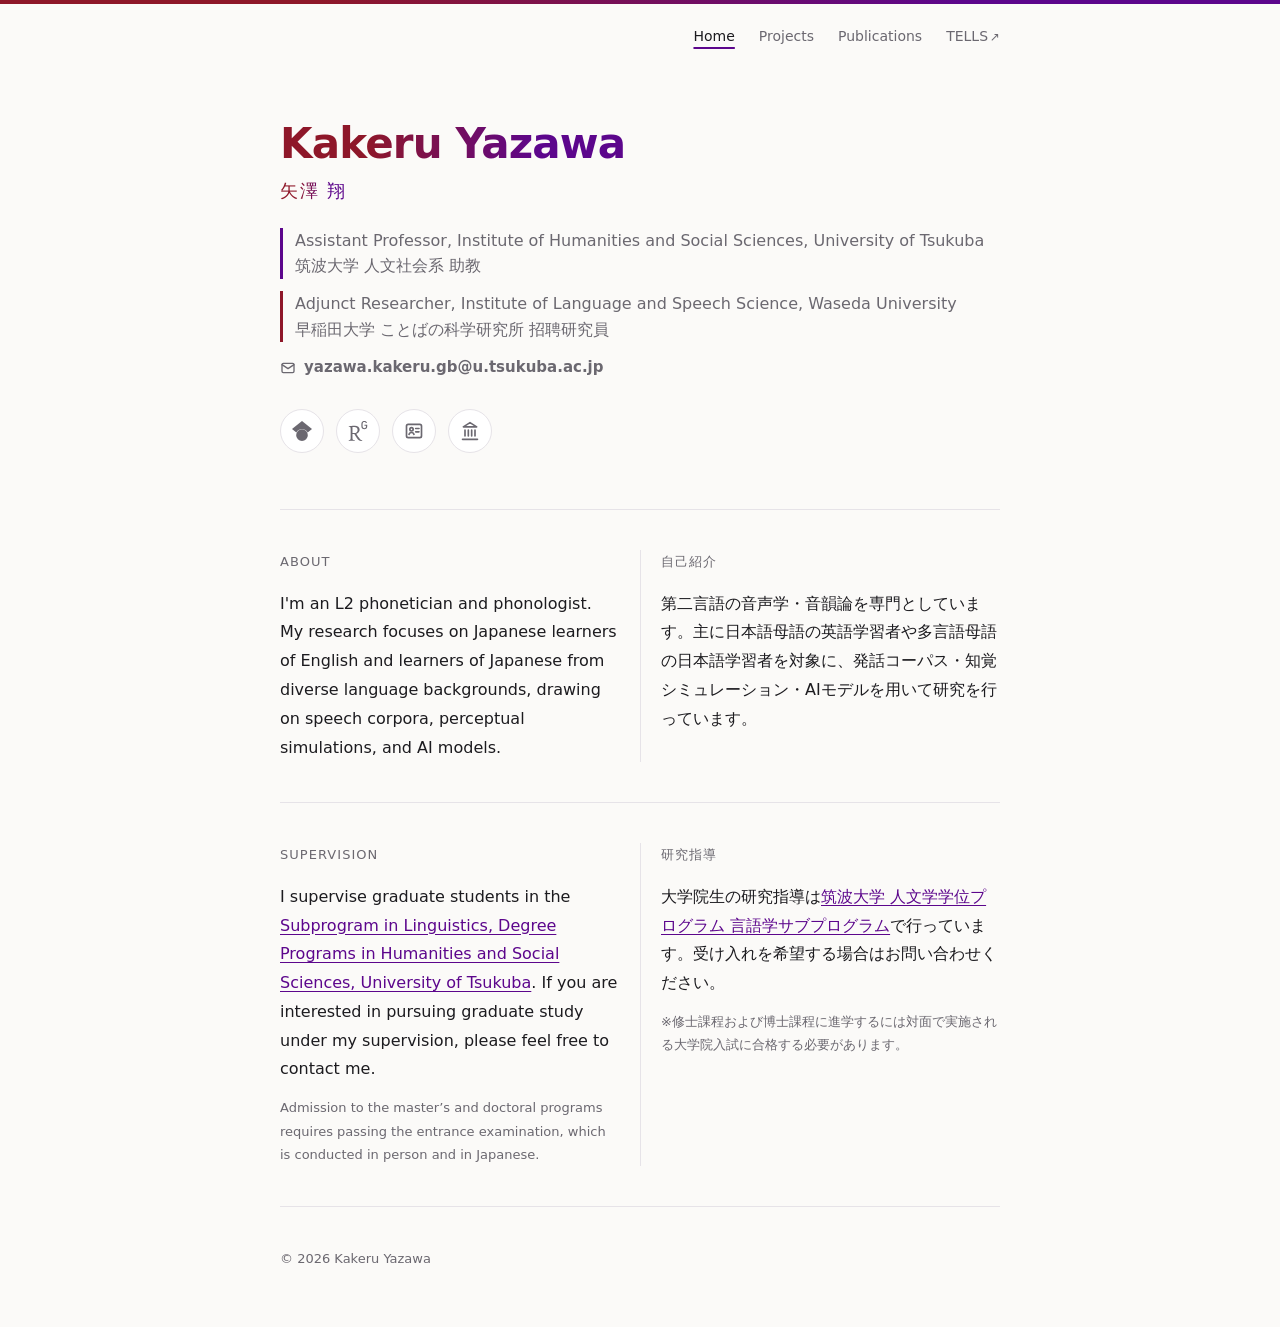
==== index.html @ 35a8e635 "SEO: sitemap.xml, robots.txt, canonical URLs, Open Graph and Person structured data Co-Authored-By: " ====
<!DOCTYPE html>
<html lang="ja">
<head>
<meta charset="UTF-8">
<meta name="viewport" content="width=device-width, initial-scale=1.0">
<!-- Google Analytics -->
<script async src="https://www.googletagmanager.com/gtag/js?id=G-76KZ6L3GGK"></script>
<script>
  window.dataLayer = window.dataLayer || [];
  function gtag(){dataLayer.push(arguments);}
  gtag('js', new Date());
  gtag('config', 'G-76KZ6L3GGK');
</script>
<title>Kakeru Yazawa</title>
<meta name="description" content="Kakeru Yazawa（矢澤 翔）— Assistant Professor, University of Tsukuba. 筑波大学 人文社会系 助教。第二言語の音声習得を研究しています。">
<link rel="canonical" href="https://kakeru-yazawa.github.io/">
<meta property="og:type" content="website">
<meta property="og:site_name" content="Kakeru Yazawa">
<meta property="og:title" content="Kakeru Yazawa">
<meta property="og:description" content="Kakeru Yazawa（矢澤 翔）— Assistant Professor, University of Tsukuba. 筑波大学 人文社会系 助教。第二言語の音声習得を研究しています。">
<meta property="og:url" content="https://kakeru-yazawa.github.io/">
<meta property="og:locale" content="ja_JP">
<meta name="twitter:card" content="summary">
<script type="application/ld+json">
{
  "@context": "https://schema.org",
  "@type": "Person",
  "name": "Kakeru Yazawa",
  "alternateName": "矢澤 翔",
  "url": "https://kakeru-yazawa.github.io/",
  "jobTitle": "Assistant Professor",
  "affiliation": [
    {
      "@type": "CollegeOrUniversity",
      "name": "University of Tsukuba",
      "alternateName": "筑波大学"
    },
    {
      "@type": "Organization",
      "name": "Institute of Language and Speech Science, Waseda University",
      "alternateName": "早稲田大学 ことばの科学研究所"
    }
  ],
  "knowsAbout": [
    "second language speech",
    "phonetics",
    "phonology",
    "speech corpora",
    "speech perception"
  ],
  "sameAs": [
    "https://scholar.google.com/citations?user=lG83zm0AAAAJ",
    "https://www.researchgate.net/profile/Kakeru-Yazawa",
    "https://researchmap.jp/kakeruyazawa",
    "https://trios.tsukuba.ac.jp/researcher/0000004554"
  ]
}
</script>
<link rel="icon" href="icons/favicon.svg" type="image/svg+xml">
<link rel="apple-touch-icon" href="icons/favicon.png">
<link rel="stylesheet" href="style.css">
</head>
<body>
<main class="page">
<nav class="site-nav">
  <ul>
    <li><a href="./" aria-current="page">Home</a></li>
    <li><a href="projects.html">Projects</a></li>
    <li><a href="publications.html">Publications</a></li>
    <li><a href="https://sites.google.com/view/jinsya-tells" target="_blank" rel="noopener" title="TELLS: Tsukuba Empirical Linguistics and Language Sciences（筑波実証言語研究グループ）">TELLS<span class="ext" aria-hidden="true">↗</span></a></li>
  </ul>
</nav>

  <header class="hero">
    <h1 lang="en">Kakeru Yazawa</h1>
    <p class="name-ja">矢澤 翔</p>
    <p class="affiliation affiliation-tsukuba">
      <span lang="en">Assistant Professor, Institute of Humanities and Social Sciences, University of Tsukuba</span>
      <span>筑波大学 人文社会系 助教</span>
    </p>
    <p class="affiliation affiliation-waseda">
      <span lang="en">Adjunct Researcher, Institute of Language and Speech Science, Waseda University</span>
      <span>早稲田大学 ことばの科学研究所 招聘研究員</span>
    </p>
    <p class="contact">
      <svg viewBox="0 0 24 24" aria-hidden="true"><rect x="3" y="5" width="18" height="14" rx="2"/><path d="m3 7 9 6 9-6"/></svg>
      <span class="email">yazawa.kakeru.gb [at] u.tsukuba.ac.jp</span>
    </p>
    <div class="actions">
      <ul class="socials">
        <li>
          <a class="social social-scholar" href="https://scholar.google.com/citations?user=lG83zm0AAAAJ" aria-label="Google Scholar" title="Google Scholar">
            <svg viewBox="0 0 24 24" aria-hidden="true"><path d="M5.242 13.769L0 9.5 12 0l12 9.5-5.242 4.269C17.548 11.249 14.978 9.5 12 9.5c-2.977 0-5.548 1.748-6.758 4.269zM12 10a7 7 0 1 0 0 14 7 7 0 0 0 0-14z"/></svg>
          </a>
        </li>
        <li>
          <a class="social social-researchgate" href="https://www.researchgate.net/profile/Kakeru-Yazawa" aria-label="ResearchGate" title="ResearchGate">
            <svg viewBox="0 0 24 24" aria-hidden="true"><path d="M19.586 0c-.818 0-1.508.19-2.073.565-.563.377-.97.936-1.213 1.68a3.193 3.193 0 0 0-.112.437 8.365 8.365 0 0 0-.078.53 9 9 0 0 0-.05.727c-.01.282-.013.621-.013 1.016a31.121 31.123 0 0 0 .014 1.017 9 9 0 0 0 .05.727 7.946 7.946 0 0 0 .077.53h-.005a3.334 3.334 0 0 0 .113.438c.245.743.65 1.303 1.214 1.68.565.376 1.256.564 2.075.564.8 0 1.536-.213 2.105-.603.57-.39.94-.916 1.175-1.65.076-.235.135-.558.177-.93a10.9 10.9 0 0 0 .043-1.207v-.82c0-.095-.047-.142-.14-.142h-3.064c-.094 0-.14.047-.14.141v.956c0 .094.046.14.14.14h1.666c.056 0 .084.03.084.086 0 .36 0 .62-.036.865-.038.244-.1.447-.147.606-.108.385-.348.664-.638.876-.29.212-.738.35-1.227.35-.545 0-.901-.15-1.21-.353-.306-.203-.517-.454-.67-.915a3.136 3.136 0 0 1-.147-.762 17.366 17.367 0 0 1-.034-.656c-.01-.26-.014-.572-.014-.939a26.401 26.403 0 0 1 .014-.938 15.821 15.822 0 0 1 .035-.656 3.19 3.19 0 0 1 .148-.76 1.89 1.89 0 0 1 .742-1.01c.344-.244.593-.352 1.137-.352.508 0 .815.096 1.144.303.33.207.528.492.764.925.047.094.111.118.198.07l1.044-.43c.075-.048.09-.115.042-.199a3.549 3.549 0 0 0-.466-.742 3 3 0 0 0-.679-.607 3.313 3.313 0 0 0-.903-.41A4.068 4.068 0 0 0 19.586 0zM8.217 5.836c-1.69 0-3.036.086-4.297.086-1.146 0-2.291 0-3.007-.029v.831l1.088.2c.744.144 1.174.488 1.174 2.264v11.288c0 1.777-.43 2.12-1.174 2.263l-1.088.2v.832c.773-.029 2.12-.086 3.465-.086 1.29 0 2.951.057 3.667.086v-.831l-1.49-.2c-.773-.115-1.174-.487-1.174-2.264v-4.784c.688.057 1.29.057 2.206.057 1.748 3.123 3.41 5.472 4.355 6.56.86 1.032 2.177 1.691 3.839 1.691.487 0 1.003-.086 1.318-.23v-.744c-1.031 0-2.063-.716-2.808-1.518-1.26-1.376-2.95-3.582-4.355-6.074 2.32-.545 4.04-2.722 4.04-4.9 0-3.208-2.492-4.698-5.758-4.698zm-.515 1.29c2.406 0 3.839 1.26 3.839 3.552 0 2.263-1.547 3.782-4.097 3.782-.974 0-1.404-.03-2.063-.086v-7.19c.66-.059 1.547-.059 2.32-.059z"/></svg>
          </a>
        </li>
        <li>
          <a class="social social-researchmap" href="https://researchmap.jp/kakeruyazawa" aria-label="researchmap" title="researchmap">
            <svg class="stroke" viewBox="0 0 24 24" aria-hidden="true"><rect x="3" y="4" width="18" height="16" rx="2"/><circle cx="9" cy="10" r="2"/><path d="M6 16c.6-1.5 1.7-2.2 3-2.2s2.4.7 3 2.2M14 9h4M14 13h4"/></svg>
          </a>
        </li>
        <li>
          <a class="social social-trios" href="https://trios.tsukuba.ac.jp/researcher/0000004554" aria-label="TRIOS（筑波大学研究者総覧）" title="TRIOS（筑波大学研究者総覧）">
            <svg class="stroke" viewBox="0 0 24 24" aria-hidden="true"><path d="M3 22h18M6 18v-7M10 18v-7M14 18v-7M18 18v-7M12 2l8 5H4z"/></svg>
          </a>
        </li>
      </ul>
    </div>
  </header>

  <section class="section bilingual">
    <div lang="en">
      <h2>About</h2>
      <p>I'm an L2 phonetician and phonologist. My research focuses on Japanese learners of English and learners of Japanese from diverse language backgrounds, drawing on speech corpora, perceptual simulations, and AI models.</p>
    </div>
    <div>
      <h2>自己紹介</h2>
      <p>第二言語の音声学・音韻論を専門としています。主に日本語母語の英語学習者や多言語母語の日本語学習者を対象に、発話コーパス・知覚シミュレーション・AIモデルを用いて研究を行っています。</p>
    </div>
  </section>

  <section class="section bilingual">
    <div lang="en">
      <h2>Supervision</h2>
      <p>I supervise graduate students in the <a href="https://linguistics.hass.tsukuba.ac.jp/">Subprogram in Linguistics, Degree Programs in Humanities and Social Sciences, University of Tsukuba</a>. If you are interested in pursuing graduate study under my supervision, please feel free to contact me.</p>
      <p class="note">Admission to the master&rsquo;s and doctoral programs requires passing the entrance examination, which is conducted in person and in Japanese.</p>
    </div>
    <div>
      <h2>研究指導</h2>
      <p>大学院生の研究指導は<a href="https://linguistics.hass.tsukuba.ac.jp/">筑波大学 人文学学位プログラム 言語学サブプログラム</a>で行っています。受け入れを希望する場合はお問い合わせください。</p>
      <p class="note">※修士課程および博士課程に進学するには対面で実施される大学院入試に合格する必要があります。</p>
    </div>
  </section>

  <footer class="footer">&copy; 2026 Kakeru Yazawa</footer>
</main>
<script>
  // Build the email address at display time (so the HTML never contains a raw address with @)
  document.querySelectorAll(".email").forEach(function (el) {
    var address = ["yazawa.kakeru.gb", "u.tsukuba.ac.jp"].join("@");
    el.textContent = address;
  });
</script>
</body>
</html>
---- style.css ----
:root {
  /* Tsukuba purple and Waseda crimson; single-color accents (links etc.) use Tsukuba purple */
  --tsukuba: #5c068c;
  --waseda: #8e1729;
  --accent: var(--tsukuba);
  /* Gradient for the name and the top line */
  --gradient: linear-gradient(90deg, var(--waseda) 25%, var(--tsukuba) 75%);

  --bg: #fbfaf8;
  --surface: #ffffff;
  --text: #1c1b1f;
  --muted: #6b6870;
  --border: #e6e3e8;
}

*,
*::before,
*::after {
  box-sizing: border-box;
}

html {
  -webkit-text-size-adjust: 100%;
}

body {
  margin: 0;
  background: var(--bg);
  color: var(--text);
  font-family: system-ui, -apple-system, "Segoe UI", "Hiragino Sans", "Hiragino Kaku Gothic ProN", "Yu Gothic UI", "Yu Gothic", Meiryo, sans-serif;
  font-size: 16px;
  line-height: 1.8;
  -webkit-font-smoothing: antialiased;
}

/* Thin line at the very top of the page */
body::before {
  content: "";
  display: block;
  height: 4px;
  background: var(--gradient);
}

.page {
  max-width: 760px;
  margin: 0 auto;
  padding: 0 20px;
}

/* ---------- Nav ---------- */

.site-nav {
  display: flex;
  align-items: center;
  justify-content: flex-end;
  padding: 20px 0 0;
  font-size: 14px;
}

.site-nav a {
  white-space: nowrap;
  color: var(--muted);
  text-decoration: none;
  text-underline-offset: 6px;
  text-decoration-thickness: 2px;
}

.site-nav a:hover,
.site-nav a:focus-visible {
  color: var(--accent);
}


.site-nav ul {
  display: flex;
  flex-wrap: wrap;
  justify-content: flex-end;
  gap: 4px 24px;
  margin: 0;
  padding: 0;
  list-style: none;
}

/* Arrow for links that open another site */
.site-nav .ext {
  margin-left: 2px;
  font-size: 0.85em;
}

.site-nav a[aria-current="page"] {
  color: var(--text);
  text-decoration-line: underline;
  text-decoration-color: var(--accent);
}

/* ---------- Hero ---------- */

.hero {
  padding: 72px 0 56px;
}

h1 {
  width: fit-content;
  margin: 0;
  background: var(--gradient);
  -webkit-background-clip: text;
  background-clip: text;
  color: transparent;
  font-size: clamp(32px, 7vw, 42px);
  font-weight: 700;
  line-height: 1.1;
  letter-spacing: -0.02em;
}

.name-ja {
  width: fit-content;
  margin: 8px 0 0;
  background: var(--gradient);
  -webkit-background-clip: text;
  background-clip: text;
  color: transparent;
  font-size: 18px;
  font-weight: 500;
  letter-spacing: 0.1em;
}

/* Line to the left of each affiliation: Tsukuba purple, Waseda crimson */
.affiliation {
  display: flex;
  flex-direction: column;
  margin: 20px 0 0;
  padding-left: 12px;
  border-left: 3px solid var(--border);
  color: var(--muted);
  line-height: 1.6;
}

.affiliation-tsukuba {
  border-left-color: var(--tsukuba);
}

.affiliation-waseda {
  margin-top: 12px;
  border-left-color: var(--waseda);
}

/* ---------- Sections ---------- */

.section {
  padding: 40px 0;
  border-top: 1px solid var(--border);
}

h2 {
  margin: 0 0 16px;
  color: var(--muted);
  font-size: 13px;
  font-weight: 500;
  letter-spacing: 0.08em;
  text-transform: uppercase;
}

.section p {
  margin: 0;
}

.section a {
  color: var(--accent);
  text-underline-offset: 3px;
}

.section .note {
  margin-top: 12px;
  color: var(--muted);
  font-size: 13px;
}

/* English and Japanese side by side on desktop, stacked on mobile */
.bilingual {
  display: grid;
  grid-template-columns: 1fr 1fr;
  gap: 40px;
}

.bilingual > div + div {
  padding-left: 20px;
  margin-left: -20px;
  border-left: 1px solid var(--border);
}

.contact {
  display: flex;
  align-items: center;
  gap: 8px;
  margin: 12px 0 0;
  font-size: 15px;
}

.contact svg {
  flex: none;
  width: 16px;
  height: 16px;
  fill: none;
  stroke: var(--muted);
  stroke-width: 2;
  stroke-linecap: round;
  stroke-linejoin: round;
}

.contact .email {
  color: var(--muted);
  font-weight: 600;
}

/* ---------- Socials ---------- */

.actions {
  display: flex;
  flex-wrap: wrap;
  align-items: center;
  gap: 16px 20px;
  margin: 28px 0 0;
}

.socials {
  display: flex;
  flex-wrap: wrap;
  gap: 12px;
  margin: 0;
  padding: 0;
  list-style: none;
}

.social {
  display: grid;
  place-items: center;
  width: 44px;
  height: 44px;
  background: var(--surface);
  border: 1px solid var(--border);
  border-radius: 50%;
  color: var(--muted);
  transition: color 0.2s, border-color 0.2s, transform 0.2s;
}

.social svg {
  width: 20px;
  height: 20px;
  fill: currentColor;
}

.social:hover,
.social:focus-visible {
  border-color: currentColor;
  transform: translateY(-2px);
}

.social svg.stroke {
  fill: none;
  stroke: currentColor;
  stroke-width: 2;
  stroke-linecap: round;
  stroke-linejoin: round;
}

/* Brand color of each service on hover */
.social-scholar:hover,
.social-scholar:focus-visible {
  color: #4285f4;
}

.social-researchgate:hover,
.social-researchgate:focus-visible {
  color: #00ccbb;
}

.social-researchmap:hover,
.social-researchmap:focus-visible {
  color: #1f7fc4;
}

.social-trios:hover,
.social-trios:focus-visible {
  color: var(--accent);
}

/* ---------- Subpage (Publications) ---------- */

.subpage-header {
  padding: 56px 0 32px;
}


.subpage-header h1 {
  font-size: clamp(28px, 6vw, 34px);
}

.pubs {
  margin: 0;
  padding: 0;
  list-style: none;
}

.pubs li + li {
  margin-top: 20px;
}

.pubs a {
  color: var(--text);
  text-decoration-color: var(--border);
}

.pubs a:hover,
.pubs a:focus-visible {
  color: var(--accent);
  text-decoration-color: currentColor;
}

.pubs .doi {
  color: var(--muted);
  overflow-wrap: anywhere;
}

.pub-year {
  margin: 0 0 12px;
}

.pub-group:not([hidden]) ~ .pub-group:not([hidden]) {
  margin-top: 32px;
}

.pub-filters {
  display: flex;
  flex-wrap: wrap;
  gap: 8px;
  margin: 0 0 32px;
}

.pub-filters[hidden] {
  display: none;
}

.pub-filters button {
  padding: 6px 14px;
  background: var(--surface);
  border: 1px solid var(--border);
  border-radius: 999px;
  color: var(--muted);
  font: inherit;
  font-size: 14px;
  cursor: pointer;
  transition: color 0.2s, border-color 0.2s;
}

.pub-filters button:hover,
.pub-filters button:focus-visible {
  border-color: var(--accent);
  color: var(--accent);
}

.pub-filters button[aria-pressed="true"] {
  background: var(--gradient);
  border-color: transparent;
  color: #fff;
}

.pub-filters .ja {
  margin-left: 2px;
  font-size: 12px;
}

.pub-filters .count {
  margin-left: 2px;
  opacity: 0.7;
  font-size: 12px;
}

/* ---------- Projects ---------- */

.project-title {
  margin: 0;
  color: var(--text);
  font-size: 20px;
  font-weight: 700;
  letter-spacing: 0;
  text-transform: none;
}

.section .project-title-ja {
  margin: 2px 0 20px;
  color: var(--muted);
  font-size: 14px;
}

.section .project-soon {
  margin: 0;
  color: var(--muted);
  font-size: 14px;
  font-style: italic;
}

/* Neural-network perception demo (js/perception-demo.js): vowel chart on the left, the network on the right */
.nn-demo {
  margin: 28px 0 0;
  background: var(--surface);
  border: 1px solid var(--border);
  border-radius: 12px;
  overflow: hidden;
}

.nn-panes {
  display: grid;
  grid-template-columns: 300px 1fr;
  gap: 8px;
  padding: 14px 12px;
}

.nn-panes canvas {
  display: block;
  width: 100%;
  height: 310px;
}

.nn-map {
  cursor: crosshair;
  touch-action: none;
}

@media (max-width: 640px) {
  .nn-panes {
    grid-template-columns: 1fr;
  }

  .nn-map {
    height: 290px !important;
  }

  .nn-net {
    height: 300px !important;
  }
}

/* Pronunciation assessment demo (js/apa-demo.js): the reference above, the learners as play buttons on one
   distance scale */
.apa-demo {
  margin: 28px 0 0;
  background: var(--surface);
  border: 1px solid var(--border);
  border-radius: 12px;
  overflow: hidden;
}

.apa-ref {
  display: flex;
  align-items: center;
  gap: 12px;
  padding: 14px 16px 6px;
  background: #faf9fb;
}

.apa-ref-label {
  color: var(--waseda);
  font-weight: 700;
}

/* Round play/pause button; the icon is drawn with CSS */
.apa-play {
  position: relative;
  flex: none;
  width: 34px;
  height: 34px;
  padding: 0;
  border: 0;
  border-radius: 50%;
  background: var(--c, var(--accent));
  color: #ffffff;
  cursor: pointer;
  transition: box-shadow 0.2s;
}

/* The reference is crimson, the start of the site gradient; the learners take the gradient's color at their
   place on the scale (set as --c in the HTML) */
.apa-ref .apa-play {
  --c: var(--waseda);
}

.apa-play::before {
  content: "";
  position: absolute;
  top: 50%;
  left: 50%;
  margin: -6px 0 0 -3px;
  border-style: solid;
  border-width: 6px 0 6px 10px;
  border-color: transparent transparent transparent currentColor;
}

.apa-play.playing {
  box-shadow: 0 0 0 4px var(--surface), 0 0 0 6px var(--c, var(--accent));
}

.apa-play.playing::before {
  width: 10px;
  height: 12px;
  margin: -6px 0 0 -5px;
  border-width: 0 3px;
  border-color: currentColor;
}

.apa-play:focus-visible {
  outline: 2px solid var(--text);
  outline-offset: 2px;
}

.apa-passage {
  margin: 0;
  padding: 12px 16px;
  border-bottom: 1px solid var(--border);
  background: #faf9fb;
  color: var(--muted);
  font-size: 13px;
  font-style: italic;
  line-height: 1.6;
}

.apa-scale {
  padding: 14px 40px 12px;
}

.apa-group + .apa-group {
  margin-top: 8px;
}

.apa-group-label {
  margin: 0 0 0 -24px;
  color: var(--text);
  font-size: 13px;
  font-weight: 700;
}

.apa-axis {
  position: relative;
  height: 74px;
}

.apa-axis::before {
  content: "";
  position: absolute;
  left: 0;
  right: 0;
  top: 46px;
  height: 4px;
  border-radius: 2px;
  background: var(--gradient);
  opacity: 0.5;
}

.apa-mark {
  position: absolute;
  top: 31px;
  margin-left: -17px;
}

.apa-mark .apa-dist {
  position: absolute;
  bottom: 38px;
  left: 50%;
  transform: translateX(-50%);
  color: var(--text);
  font-size: 15px;
  font-weight: 700;
  font-variant-numeric: tabular-nums;
  white-space: nowrap;
}

@media (max-width: 640px) {
  .apa-scale {
    padding-inline: 28px;
  }

  .apa-group-label {
    margin-left: -12px;
  }

  .apa-mark {
    top: 34px;
    width: 28px;
    height: 28px;
    margin-left: -14px;
  }

  .apa-mark .apa-dist {
    bottom: 33px;
    font-size: 14px;
  }
}

.apa-demo figcaption {
  padding: 10px 16px 12px;
  border-top: 1px solid var(--border);
  color: var(--muted);
  font-size: 12px;
  line-height: 1.6;
}

/* Interactive vowel chart (js/vowel-chart.js) */
.vowel-landscape {
  margin: 28px 0 0;
  background: var(--surface);
  border: 1px solid var(--border);
  border-radius: 12px;
  overflow: hidden;
}

.vl-stage {
  position: relative;
}

.vl-stage canvas {
  display: block;
  width: 100%;
  height: 480px;
}

/* Data set tabs, over the top left of the chart */
.vl-tabs {
  position: absolute;
  top: 12px;
  left: 12px;
  z-index: 1;
  display: flex;
  flex-wrap: wrap;
  gap: 4px;
}

.vl-tabs button {
  padding: 3px 12px;
  border: 1px solid var(--border);
  border-radius: 999px;
  background: rgba(255, 255, 255, 0.92);
  color: var(--muted);
  font: inherit;
  font-size: 12px;
  cursor: pointer;
}

.vl-tabs button:hover {
  border-color: var(--accent);
  color: var(--accent);
}

.vl-tabs button[aria-selected="true"] {
  background: var(--text);
  border-color: var(--text);
  color: #ffffff;
}

.vl-controls {
  display: flex;
  flex-wrap: wrap;
  align-items: center;
  gap: 12px 20px;
  padding: 14px 16px;
  border-top: 1px solid var(--border);
  font-size: 14px;
}

.vl-slider {
  display: flex;
  flex: 1 1 300px;
  align-items: center;
  gap: 10px;
  color: var(--muted);
}

.vl-slider input {
  flex: 1;
  accent-color: var(--accent);
}

.vl-slider output {
  min-width: 2.4em;
  color: var(--text);
  font-weight: 600;
  font-variant-numeric: tabular-nums;
}

.vl-checks {
  display: flex;
  flex-direction: column;
  gap: 6px;
}

.vl-toggle {
  display: flex;
  align-items: center;
  gap: 6px;
  color: var(--muted);
  cursor: pointer;
}

.vl-vowels {
  display: flex;
  flex-wrap: wrap;
  gap: 6px;
  padding: 0 16px 12px;
}

.vl-vowels button {
  display: inline-flex;
  align-items: center;
  gap: 6px;
  padding: 3px 10px;
  background: var(--surface);
  border: 1px solid var(--border);
  border-radius: 999px;
  color: var(--text);
  font: inherit;
  font-size: 14px;
  cursor: pointer;
}

.vl-vowels button i {
  width: 10px;
  height: 10px;
  border-radius: 50%;
}

.vl-vowels button[aria-pressed="false"] {
  color: var(--muted);
  opacity: 0.45;
}

.vl-vowels button[aria-pressed="false"] i {
  background: transparent !important;
  box-shadow: inset 0 0 0 1.5px var(--muted);
}

/* "Show all" / "Hide all": plain text buttons after the vowel toggles, left-aligned when they wrap */
.vl-all {
  display: inline-flex;
  align-items: center;
  gap: 2px;
  margin-left: 4px;
}

.vl-all button {
  padding: 3px 4px;
  border: 0;
  background: none;
  color: var(--muted);
  font: inherit;
  font-size: 13px;
  text-decoration: underline;
  text-underline-offset: 3px;
  cursor: pointer;
}

.vl-all button:hover {
  color: var(--accent);
}

.vl-status {
  margin: 0;
  padding: 0 16px 12px;
  color: var(--muted);
  font-size: 13px;
}

.vl-status:empty {
  display: none;
}

/* ---------- Footer ---------- */

.footer {
  padding: 40px 0 56px;
  border-top: 1px solid var(--border);
  color: var(--muted);
  font-size: 13px;
}

@media (max-width: 720px) {
  .bilingual {
    grid-template-columns: 1fr;
    gap: 28px;
  }

  .bilingual > div + div {
    padding-left: 0;
    margin-left: 0;
    border-left: 0;
  }
}

@media (max-width: 480px) {
  .hero {
    padding: 48px 0 40px;
  }

  .vl-stage canvas {
    height: 360px;
  }

  .site-nav ul {
    gap: 4px 16px;
  }
}
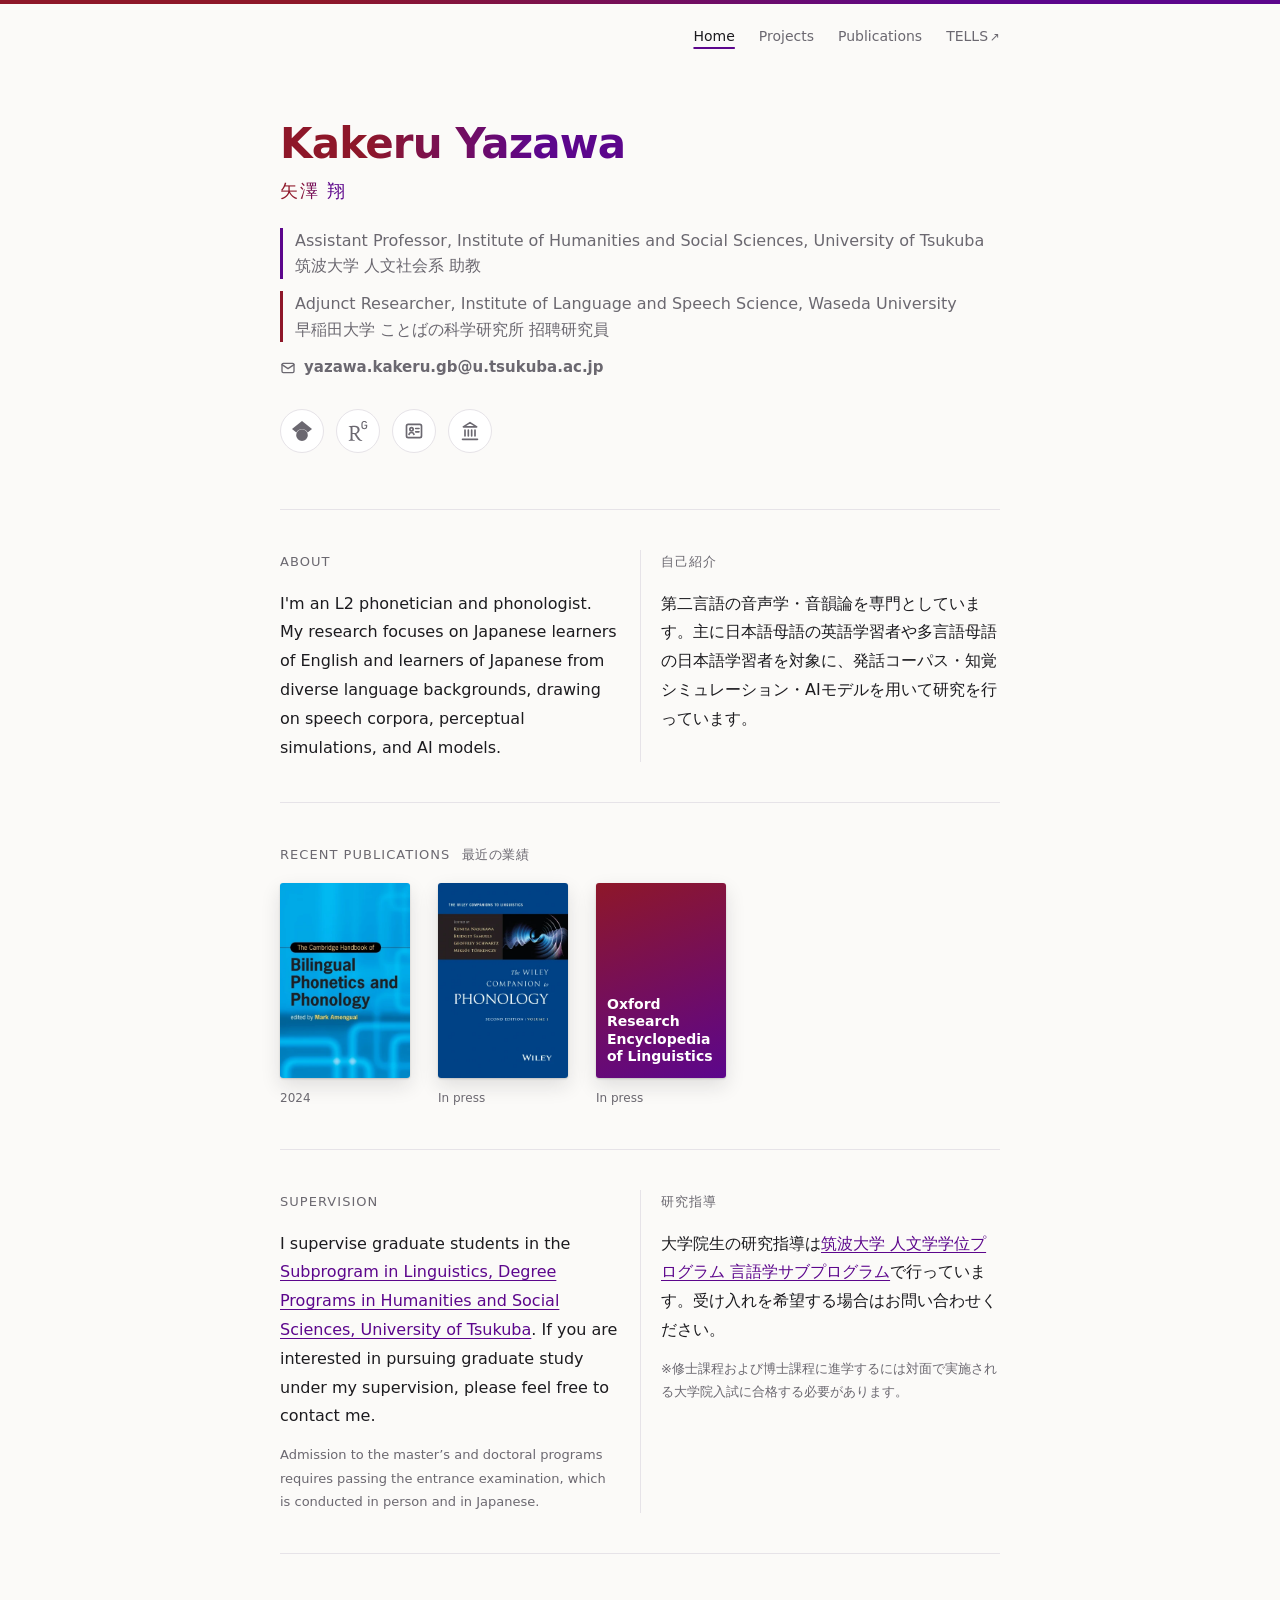
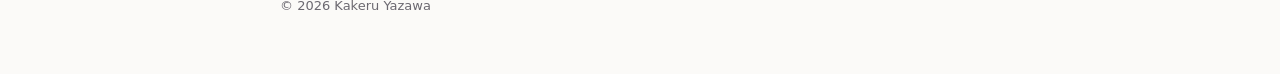
==== commit 8b0552c0: "Home: Recent publications shelf (two book covers and a title tile) - Cambridge Handbook of Bilingual" ====
--- a/index.html
+++ b/index.html
@@ -11,12 +11,12 @@
   gtag('js', new Date());
   gtag('config', 'G-76KZ6L3GGK');
 </script>
-<title>Kakeru Yazawa</title>
+<title>Kakeru Yazawa | 矢澤 翔</title>
 <meta name="description" content="Kakeru Yazawa（矢澤 翔）— Assistant Professor, University of Tsukuba. 筑波大学 人文社会系 助教。第二言語の音声習得を研究しています。">
 <link rel="canonical" href="https://kakeru-yazawa.github.io/">
 <meta property="og:type" content="website">
 <meta property="og:site_name" content="Kakeru Yazawa">
-<meta property="og:title" content="Kakeru Yazawa">
+<meta property="og:title" content="Kakeru Yazawa | 矢澤 翔">
 <meta property="og:description" content="Kakeru Yazawa（矢澤 翔）— Assistant Professor, University of Tsukuba. 筑波大学 人文社会系 助教。第二言語の音声習得を研究しています。">
 <meta property="og:url" content="https://kakeru-yazawa.github.io/">
 <meta property="og:locale" content="ja_JP">
@@ -123,6 +123,28 @@
     </div>
   </section>
 
+  <section class="section publications-recent">
+    <h2>Recent publications <span class="ja" lang="ja">最近の業績</span></h2>
+    <ul class="book-shelf">
+      <li>
+        <a href="https://doi.org/10.1017/9781009105767.009" target="_blank" rel="noopener">
+          <img src="images/cambridge-handbook-bilingual-phonetics-phonology.webp" width="360" height="546" loading="lazy" alt="The Cambridge Handbook of Bilingual Phonetics and Phonology, edited by Mark Amengual (Cambridge University Press, 2024): chapter by Escudero and Yazawa">
+        </a>
+        <span>2024</span>
+      </li>
+      <li>
+        <a href="publications.html">
+          <img src="images/wiley-companion-to-phonology.webp" width="360" height="532" loading="lazy" alt="The Wiley Companion to Phonology, 2nd edition, Volume 1, edited by Nasukawa, Samuels, Schwartz and Törkenczy: chapter by Colantoni, Escudero, Steele and Yazawa">
+        </a>
+        <span>In press</span>
+      </li>
+      <li>
+        <a class="book-tile" href="https://doi.org/10.1093/acrefore/9780199384655.013.1103" target="_blank" rel="noopener"><span>Oxford Research Encyclopedia of Linguistics</span></a>
+        <span>In press</span>
+      </li>
+    </ul>
+  </section>
+
   <section class="section bilingual">
     <div lang="en">
       <h2>Supervision</h2>
--- a/style.css
+++ b/style.css
@@ -186,6 +186,71 @@
   padding-left: 20px;
   margin-left: -20px;
   border-left: 1px solid var(--border);
+}
+
+/* Book covers of recent chapters */
+.section h2 .ja {
+  margin-left: 6px;
+  letter-spacing: 0.04em;
+  text-transform: none;
+}
+
+.book-shelf {
+  display: flex;
+  flex-wrap: wrap;
+  gap: 28px;
+  margin: 0;
+  padding: 0;
+  list-style: none;
+}
+
+.book-shelf li {
+  display: flex;
+  flex-direction: column;
+  gap: 10px;
+  width: min(130px, calc((100% - 56px) / 3));   /* three covers per row, 130px wide at most */
+}
+
+.book-shelf a {
+  display: block;
+}
+
+.book-shelf img {
+  display: block;
+  width: 100%;
+  height: auto;
+  aspect-ratio: 2 / 3;   /* the covers differ by about 2%; same height keeps the captions level */
+  object-fit: cover;
+  border-radius: 3px;
+  box-shadow: 0 1px 2px rgba(28, 27, 31, 0.18), 0 8px 20px rgba(28, 27, 31, 0.12);
+}
+
+/* A typographic stand-in for a cover: the site gradient and the title */
+.book-shelf a.book-tile {
+  position: relative;
+  display: flex;
+  align-items: flex-end;
+  aspect-ratio: 2 / 3;
+  padding: 12px 11px;
+  overflow: hidden;
+  border-radius: 3px;
+  background: linear-gradient(160deg, var(--waseda), var(--tsukuba));
+  box-shadow: 0 1px 2px rgba(28, 27, 31, 0.18), 0 8px 20px rgba(28, 27, 31, 0.12);
+  color: #ffffff;
+  text-decoration: none;
+}
+
+.book-shelf a.book-tile span {
+  position: relative;
+  color: inherit;
+  font-size: 14px;
+  font-weight: 700;
+  line-height: 1.25;
+}
+
+.book-shelf span {
+  color: var(--muted);
+  font-size: 12px;
 }
 
 .contact {
@@ -794,6 +859,22 @@
 }
 
 @media (max-width: 480px) {
+  .book-shelf {
+    gap: 16px;
+  }
+
+  .book-shelf li {
+    width: calc((100% - 32px) / 3);
+  }
+
+  .book-shelf a.book-tile {
+    padding: 10px 8px;
+  }
+
+  .book-shelf a.book-tile span {
+    font-size: 12px;
+  }
+
   .hero {
     padding: 48px 0 40px;
   }
@@ -806,3 +887,13 @@
     gap: 4px 16px;
   }
 }
+
+@media (max-width: 360px) {
+  .book-shelf a.book-tile {
+    padding: 8px 6px;
+  }
+
+  .book-shelf a.book-tile span {
+    font-size: 10.5px;
+  }
+}
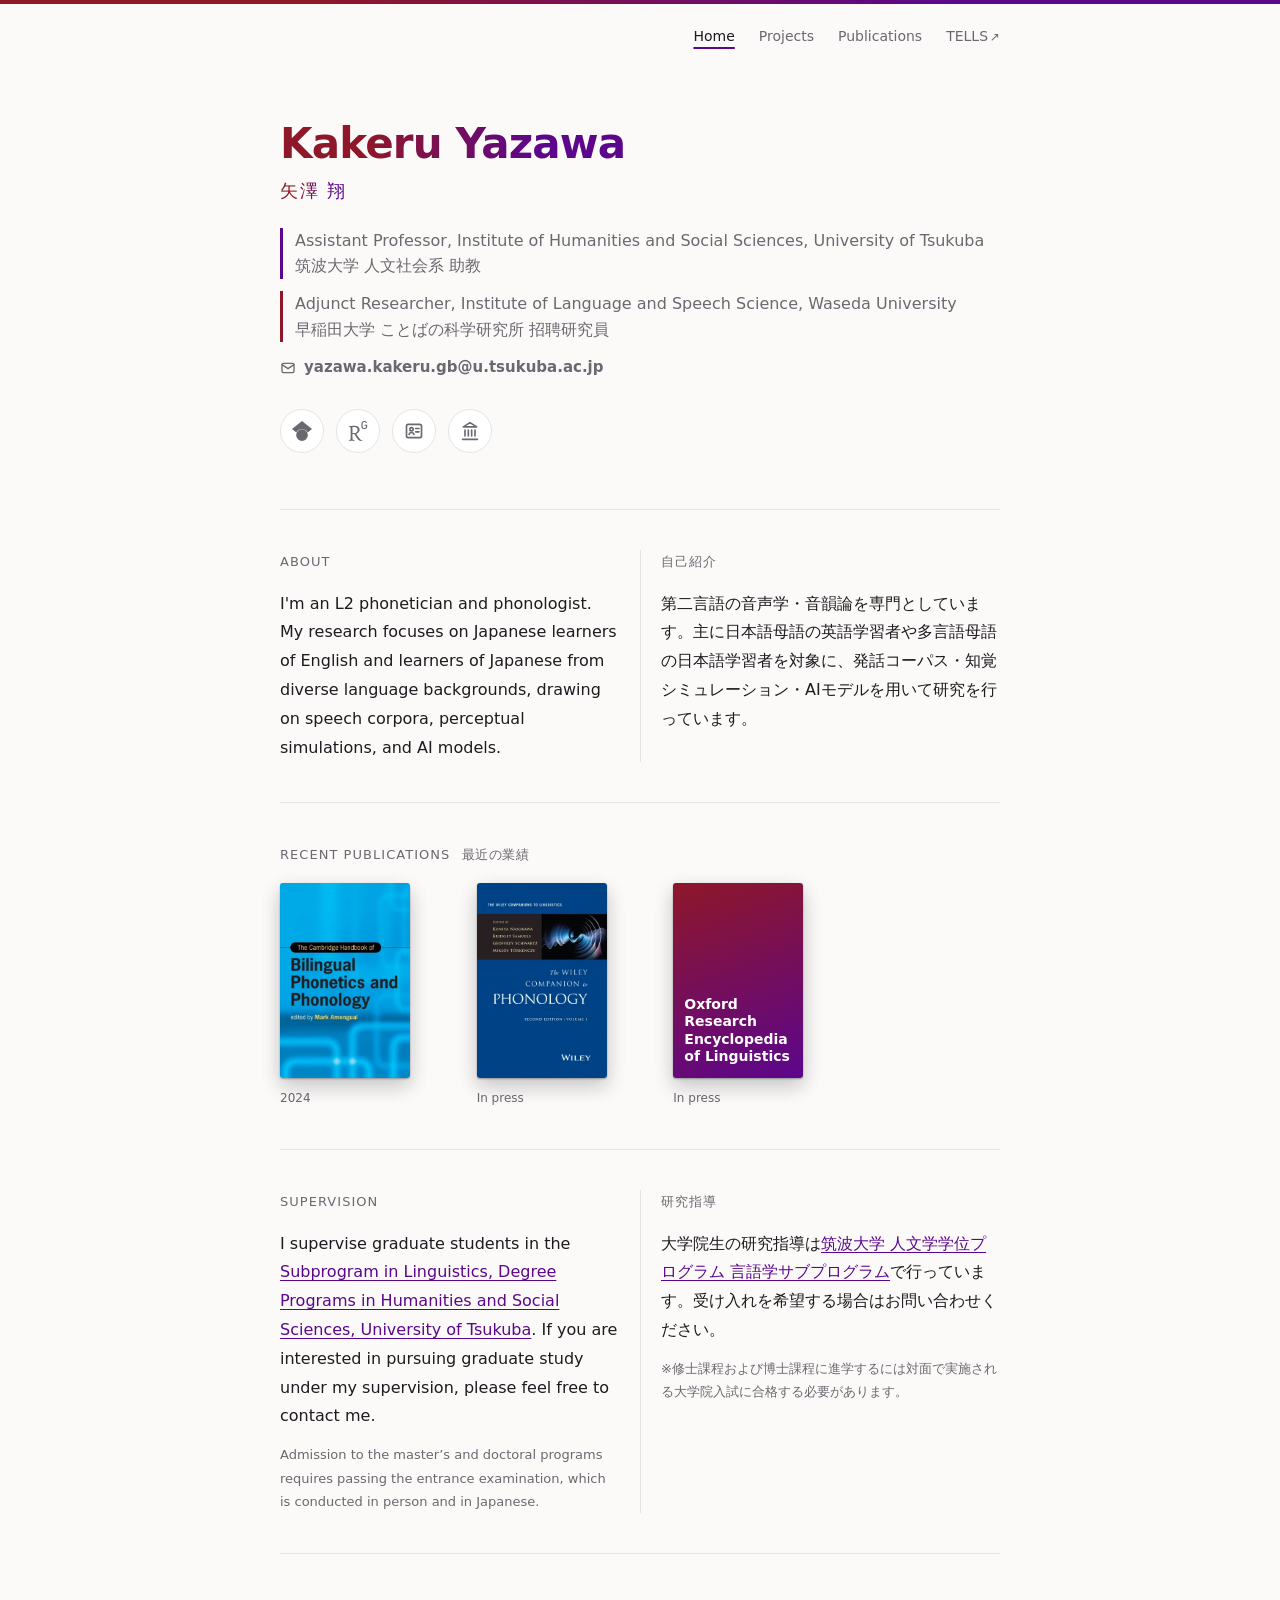
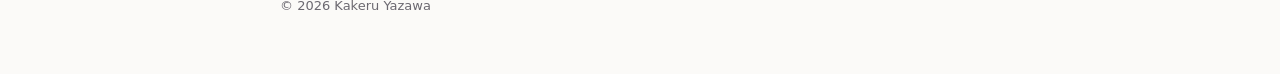
==== commit 9e1820b2: "Home: book covers open on hover to show the chapter title and authors Each book is a link holding an" ====
--- a/index.html
+++ b/index.html
@@ -127,19 +127,42 @@
     <h2>Recent publications <span class="ja" lang="ja">最近の業績</span></h2>
     <ul class="book-shelf">
       <li>
-        <a href="https://doi.org/10.1017/9781009105767.009" target="_blank" rel="noopener">
-          <img src="images/cambridge-handbook-bilingual-phonetics-phonology.webp" width="360" height="546" loading="lazy" alt="The Cambridge Handbook of Bilingual Phonetics and Phonology, edited by Mark Amengual (Cambridge University Press, 2024): chapter by Escudero and Yazawa">
+        <a class="book" href="https://doi.org/10.1017/9781009105767.009" target="_blank" rel="noopener">
+          <span class="book-page" aria-hidden="true">
+            <span class="bp-title">The Second Language Linguistic Perception model</span>
+            <span class="bp-authors">Paola Escudero<br>Kakeru Yazawa</span>
+          </span>
+          <span class="book-cover">
+            <img src="images/cambridge-handbook-bilingual-phonetics-phonology.webp" width="360" height="546" loading="lazy" alt="The Cambridge Handbook of Bilingual Phonetics and Phonology, edited by Mark Amengual (Cambridge University Press, 2024): chapter by Escudero and Yazawa">
+            <span class="book-back"></span>
+          </span>
         </a>
         <span>2024</span>
       </li>
       <li>
-        <a href="publications.html">
-          <img src="images/wiley-companion-to-phonology.webp" width="360" height="532" loading="lazy" alt="The Wiley Companion to Phonology, 2nd edition, Volume 1, edited by Nasukawa, Samuels, Schwartz and Törkenczy: chapter by Colantoni, Escudero, Steele and Yazawa">
+        <a class="book" href="publications.html">
+          <span class="book-page" aria-hidden="true">
+            <span class="bp-title">Second language phonology</span>
+            <span class="bp-authors">Laura Colantoni<br>Paola Escudero<br>Jeffrey Steele<br>Kakeru Yazawa</span>
+          </span>
+          <span class="book-cover">
+            <img src="images/wiley-companion-to-phonology.webp" width="360" height="532" loading="lazy" alt="The Wiley Companion to Phonology, 2nd edition, Volume 1, edited by Nasukawa, Samuels, Schwartz and Törkenczy: chapter by Colantoni, Escudero, Steele and Yazawa">
+            <span class="book-back"></span>
+          </span>
         </a>
         <span>In press</span>
       </li>
       <li>
-        <a class="book-tile" href="https://doi.org/10.1093/acrefore/9780199384655.013.1103" target="_blank" rel="noopener"><span>Oxford Research Encyclopedia of Linguistics</span></a>
+        <a class="book" href="https://doi.org/10.1093/acrefore/9780199384655.013.1103" target="_blank" rel="noopener">
+          <span class="book-page" aria-hidden="true">
+            <span class="bp-title">Phonetic development in the lifespan</span>
+            <span class="bp-authors">Kakeru Yazawa<br>Catalina Torres<br>Paola Escudero</span>
+          </span>
+          <span class="book-cover book-tile">
+            <span class="book-tile-title">Oxford Research Encyclopedia of Linguistics</span>
+            <span class="book-back"></span>
+          </span>
+        </a>
         <span>In press</span>
       </li>
     </ul>
--- a/style.css
+++ b/style.css
@@ -195,9 +195,11 @@
   text-transform: none;
 }
 
+/* Four slots spread across the column, 130px covers at most; a fourth book fills the last slot */
 .book-shelf {
-  display: flex;
-  flex-wrap: wrap;
+  display: grid;
+  grid-template-columns: repeat(4, minmax(0, 130px));
+  justify-content: space-between;
   gap: 28px;
   margin: 0;
   padding: 0;
@@ -205,50 +207,112 @@
 }
 
 .book-shelf li {
+  position: relative;
   display: flex;
   flex-direction: column;
   gap: 10px;
-  width: min(130px, calc((100% - 56px) / 3));   /* three covers per row, 130px wide at most */
-}
-
-.book-shelf a {
+}
+
+/* Each book is a link holding an inner page (the citation) under a cover.
+   On devices that can hover, the cover swings open to the left like a real book;
+   on touch screens the cover simply stays shut and a tap follows the link. */
+.book-shelf .book {
+  position: relative;
   display: block;
-}
-
-.book-shelf img {
+  aspect-ratio: 2 / 3;
+  perspective: 800px;
+  color: var(--text);
+  text-decoration: none;
+}
+
+.book-page {
+  position: absolute;
+  inset: 0;
+  display: flex;
+  flex-direction: column;
+  justify-content: center;
+  gap: 12px;
+  padding: 12px 11px;
+  overflow: hidden;
+  border-radius: 2px 3px 3px 2px;
+  background: #fffdf8;
+  box-shadow: inset 7px 0 9px -7px rgba(28, 27, 31, 0.28), 0 1px 2px rgba(28, 27, 31, 0.18), 0 8px 20px rgba(28, 27, 31, 0.12);
+  font-family: Georgia, "Times New Roman", "Hiragino Mincho ProN", serif;
+  font-size: 11px;
+  line-height: 1.45;
+}
+
+.book-page .bp-title {
+  font-size: 13px;
+  font-weight: 700;
+  line-height: 1.25;
+}
+
+.book-cover {
+  position: absolute;
+  inset: 0;
+  z-index: 1;
+  transform-origin: left center;
+  transform-style: preserve-3d;
+  transition: transform 0.8s cubic-bezier(0.3, 0.7, 0.25, 1);
+}
+
+.book-cover img,
+.book-tile-title {
   display: block;
   width: 100%;
-  height: auto;
-  aspect-ratio: 2 / 3;   /* the covers differ by about 2%; same height keeps the captions level */
-  object-fit: cover;
+  height: 100%;
   border-radius: 3px;
   box-shadow: 0 1px 2px rgba(28, 27, 31, 0.18), 0 8px 20px rgba(28, 27, 31, 0.12);
+  backface-visibility: hidden;
+}
+
+.book-cover img {
+  object-fit: cover;   /* the covers differ by about 2%; same height keeps the captions level */
+}
+
+/* The inside of the cover, seen once it has swung open */
+.book-back {
+  position: absolute;
+  inset: 0;
+  border-radius: 3px;
+  background: #ece6db;
+  box-shadow: inset -7px 0 9px -7px rgba(28, 27, 31, 0.3);
+  transform: rotateY(180deg);
+  backface-visibility: hidden;
 }
 
 /* A typographic stand-in for a cover: the site gradient and the title */
-.book-shelf a.book-tile {
-  position: relative;
+.book-tile-title {
   display: flex;
   align-items: flex-end;
-  aspect-ratio: 2 / 3;
   padding: 12px 11px;
-  overflow: hidden;
-  border-radius: 3px;
   background: linear-gradient(160deg, var(--waseda), var(--tsukuba));
-  box-shadow: 0 1px 2px rgba(28, 27, 31, 0.18), 0 8px 20px rgba(28, 27, 31, 0.12);
   color: #ffffff;
-  text-decoration: none;
-}
-
-.book-shelf a.book-tile span {
-  position: relative;
-  color: inherit;
   font-size: 14px;
   font-weight: 700;
   line-height: 1.25;
 }
 
-.book-shelf span {
+@media (hover: hover) {
+  .book-shelf li:hover,
+  .book-shelf li:focus-within {
+    z-index: 2;
+  }
+
+  .book:hover .book-cover,
+  .book:focus-visible .book-cover {
+    transform: rotateY(-100deg);
+  }
+}
+
+@media (prefers-reduced-motion: reduce) {
+  .book-cover {
+    transition: none;
+  }
+}
+
+.book-shelf li > span {
   color: var(--muted);
   font-size: 12px;
 }
@@ -860,18 +924,12 @@
 
 @media (max-width: 480px) {
   .book-shelf {
+    grid-template-columns: repeat(3, 1fr);
     gap: 16px;
   }
 
-  .book-shelf li {
-    width: calc((100% - 32px) / 3);
-  }
-
-  .book-shelf a.book-tile {
+  .book-tile-title {
     padding: 10px 8px;
-  }
-
-  .book-shelf a.book-tile span {
     font-size: 12px;
   }
 
@@ -889,11 +947,8 @@
 }
 
 @media (max-width: 360px) {
-  .book-shelf a.book-tile {
+  .book-tile-title {
     padding: 8px 6px;
-  }
-
-  .book-shelf a.book-tile span {
     font-size: 10.5px;
   }
 }
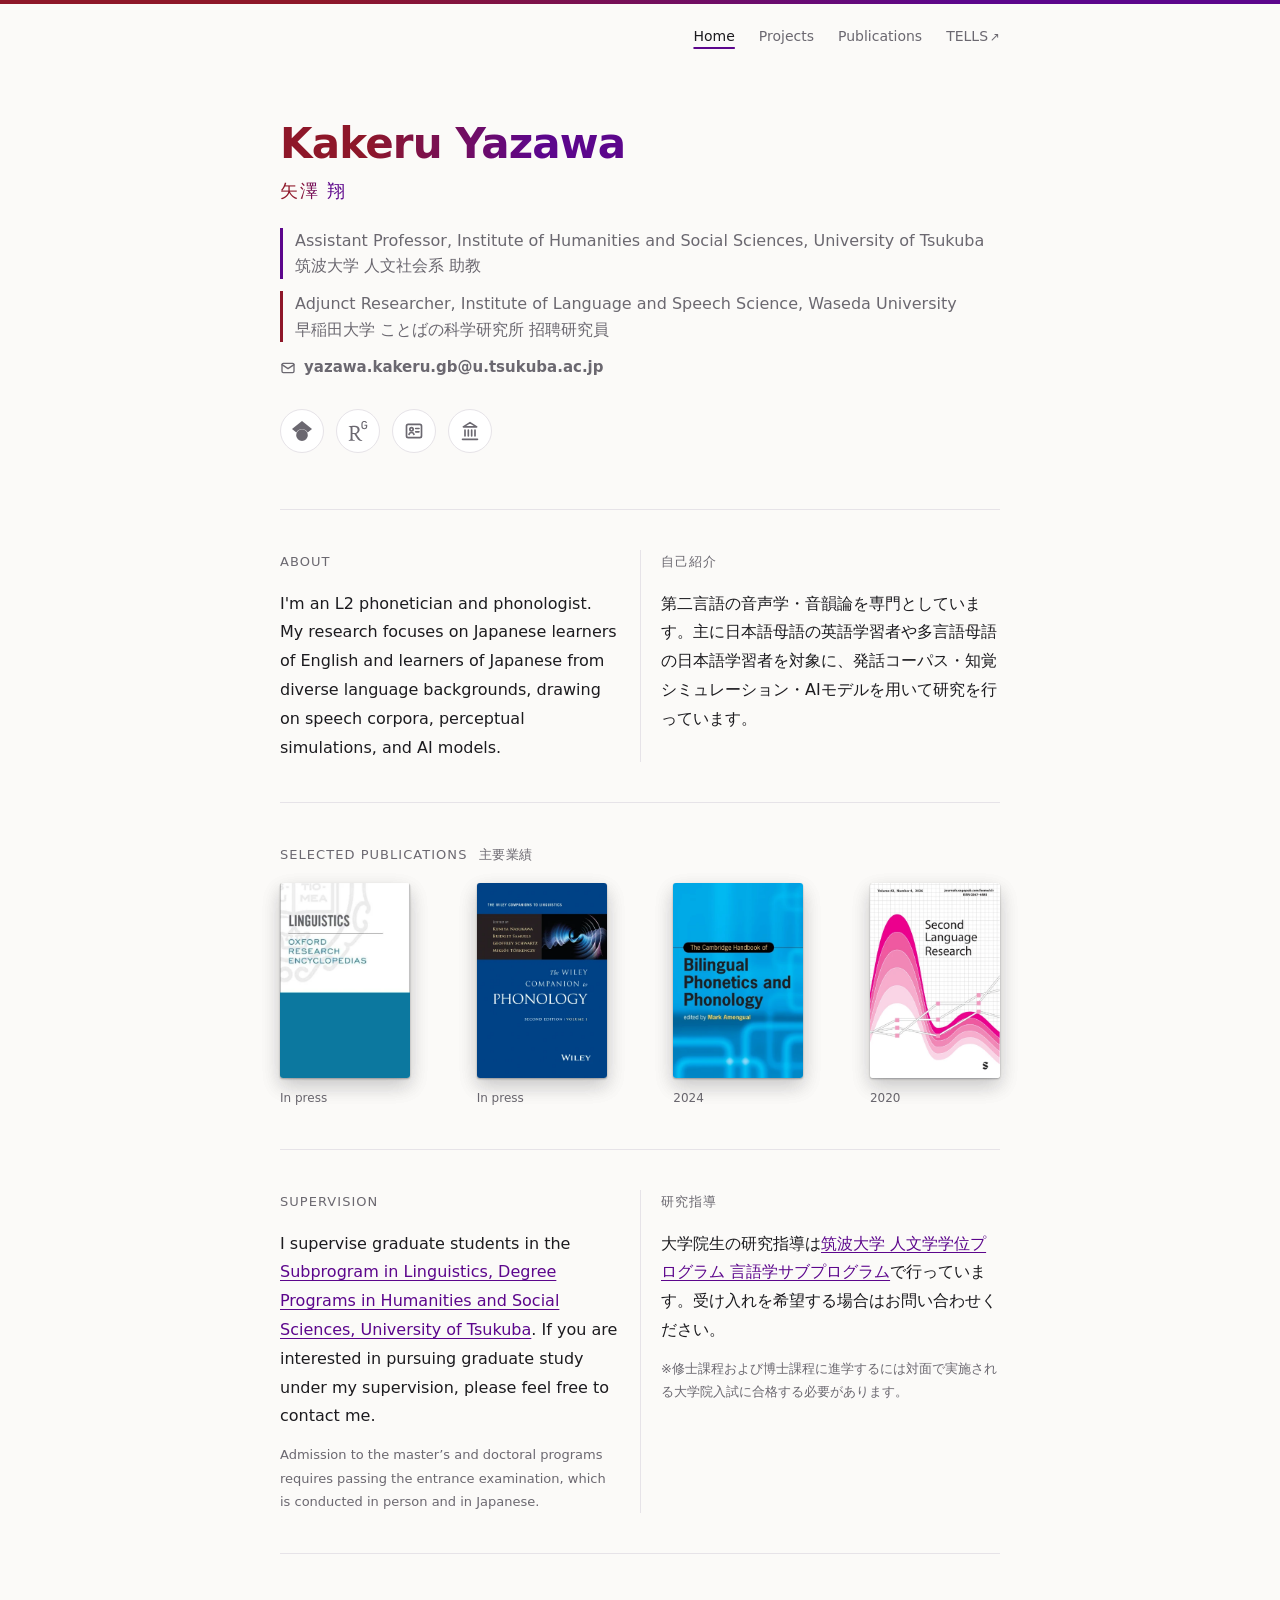
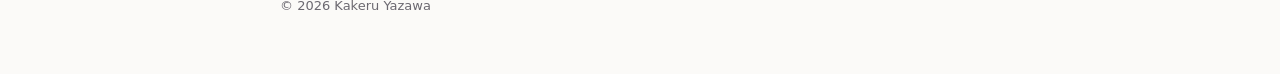
==== commit 060e0214: "Home: Selected publications with four covers, newest first Rename the shelf to "Selected publication" ====
--- a/index.html
+++ b/index.html
@@ -123,9 +123,35 @@
     </div>
   </section>
 
-  <section class="section publications-recent">
-    <h2>Recent publications <span class="ja" lang="ja">最近の業績</span></h2>
+  <section class="section publications-selected">
+    <h2>Selected publications <span class="ja" lang="ja">主要業績</span></h2>
     <ul class="book-shelf">
+      <li>
+        <a class="book" href="https://doi.org/10.1093/acrefore/9780199384655.013.1103" target="_blank" rel="noopener">
+          <span class="book-page" aria-hidden="true">
+            <span class="bp-title">Phonetic development in the lifespan</span>
+            <span class="bp-authors">Kakeru Yazawa<br>Catalina Torres<br>Paola Escudero</span>
+          </span>
+          <span class="book-cover">
+            <img src="images/oxford-research-encyclopedia-linguistics.webp" width="360" height="546" loading="lazy" alt="Oxford Research Encyclopedia of Linguistics: article by Yazawa, Torres and Escudero">
+            <span class="book-back"></span>
+          </span>
+        </a>
+        <span>In press</span>
+      </li>
+      <li>
+        <a class="book" href="publications.html">
+          <span class="book-page" aria-hidden="true">
+            <span class="bp-title">Second language phonology</span>
+            <span class="bp-authors">Laura Colantoni<br>Paola Escudero<br>Jeffrey Steele<br>Kakeru Yazawa</span>
+          </span>
+          <span class="book-cover">
+            <img src="images/wiley-companion-to-phonology.webp" width="360" height="532" loading="lazy" alt="The Wiley Companion to Phonology, 2nd edition, Volume 1, edited by Nasukawa, Samuels, Schwartz and Törkenczy: chapter by Colantoni, Escudero, Steele and Yazawa">
+            <span class="book-back"></span>
+          </span>
+        </a>
+        <span>In press</span>
+      </li>
       <li>
         <a class="book" href="https://doi.org/10.1017/9781009105767.009" target="_blank" rel="noopener">
           <span class="book-page" aria-hidden="true">
@@ -140,30 +166,17 @@
         <span>2024</span>
       </li>
       <li>
-        <a class="book" href="publications.html">
-          <span class="book-page" aria-hidden="true">
-            <span class="bp-title">Second language phonology</span>
-            <span class="bp-authors">Laura Colantoni<br>Paola Escudero<br>Jeffrey Steele<br>Kakeru Yazawa</span>
-          </span>
-          <span class="book-cover">
-            <img src="images/wiley-companion-to-phonology.webp" width="360" height="532" loading="lazy" alt="The Wiley Companion to Phonology, 2nd edition, Volume 1, edited by Nasukawa, Samuels, Schwartz and Törkenczy: chapter by Colantoni, Escudero, Steele and Yazawa">
-            <span class="book-back"></span>
-          </span>
-        </a>
-        <span>In press</span>
-      </li>
-      <li>
-        <a class="book" href="https://doi.org/10.1093/acrefore/9780199384655.013.1103" target="_blank" rel="noopener">
-          <span class="book-page" aria-hidden="true">
-            <span class="bp-title">Phonetic development in the lifespan</span>
-            <span class="bp-authors">Kakeru Yazawa<br>Catalina Torres<br>Paola Escudero</span>
-          </span>
-          <span class="book-cover book-tile">
-            <span class="book-tile-title">Oxford Research Encyclopedia of Linguistics</span>
-            <span class="book-back"></span>
-          </span>
-        </a>
-        <span>In press</span>
+        <a class="book" href="https://doi.org/10.1177/0267658319832645" target="_blank" rel="noopener">
+          <span class="book-page" aria-hidden="true">
+            <span class="bp-title">Language-dependent cue weighting: An investigation of perception modes in L2 learning</span>
+            <span class="bp-authors">Kakeru Yazawa<br>James Whang<br>Mariko Kondo<br>Paola Escudero</span>
+          </span>
+          <span class="book-cover">
+            <img src="images/second-language-research.webp" width="360" height="546" loading="lazy" alt="Second Language Research (SAGE journal): article by Yazawa, Whang, Kondo and Escudero">
+            <span class="book-back"></span>
+          </span>
+        </a>
+        <span>2020</span>
       </li>
     </ul>
   </section>
--- a/style.css
+++ b/style.css
@@ -231,7 +231,7 @@
   display: flex;
   flex-direction: column;
   justify-content: center;
-  gap: 12px;
+  gap: 10px;
   padding: 12px 11px;
   overflow: hidden;
   border-radius: 2px 3px 3px 2px;
@@ -243,7 +243,7 @@
 }
 
 .book-page .bp-title {
-  font-size: 13px;
+  font-size: 12.5px;
   font-weight: 700;
   line-height: 1.25;
 }
@@ -257,8 +257,7 @@
   transition: transform 0.8s cubic-bezier(0.3, 0.7, 0.25, 1);
 }
 
-.book-cover img,
-.book-tile-title {
+.book-cover img {
   display: block;
   width: 100%;
   height: 100%;
@@ -280,18 +279,6 @@
   box-shadow: inset -7px 0 9px -7px rgba(28, 27, 31, 0.3);
   transform: rotateY(180deg);
   backface-visibility: hidden;
-}
-
-/* A typographic stand-in for a cover: the site gradient and the title */
-.book-tile-title {
-  display: flex;
-  align-items: flex-end;
-  padding: 12px 11px;
-  background: linear-gradient(160deg, var(--waseda), var(--tsukuba));
-  color: #ffffff;
-  font-size: 14px;
-  font-weight: 700;
-  line-height: 1.25;
 }
 
 @media (hover: hover) {
@@ -924,13 +911,8 @@
 
 @media (max-width: 480px) {
   .book-shelf {
-    grid-template-columns: repeat(3, 1fr);
-    gap: 16px;
-  }
-
-  .book-tile-title {
-    padding: 10px 8px;
-    font-size: 12px;
+    grid-template-columns: repeat(4, 1fr);
+    gap: 12px;
   }
 
   .hero {
@@ -946,9 +928,3 @@
   }
 }
 
-@media (max-width: 360px) {
-  .book-tile-title {
-    padding: 8px 6px;
-    font-size: 10.5px;
-  }
-}
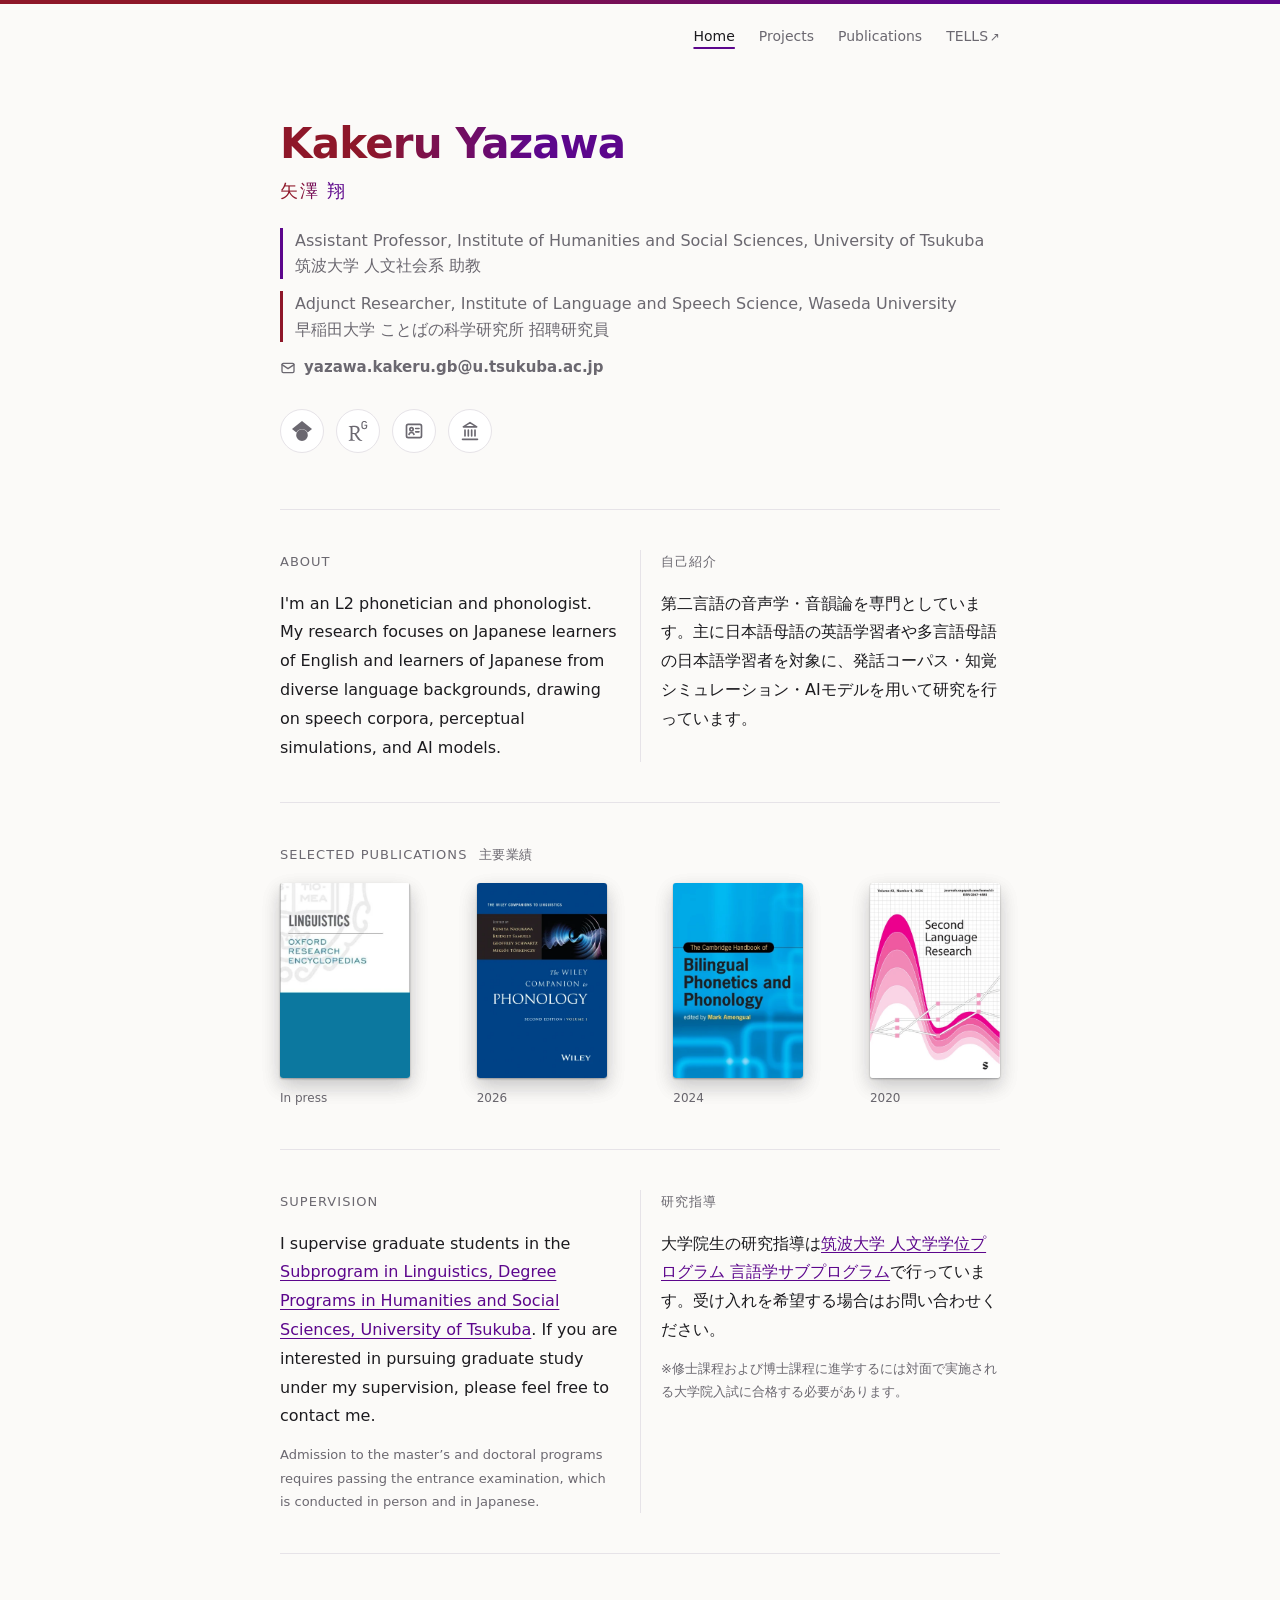
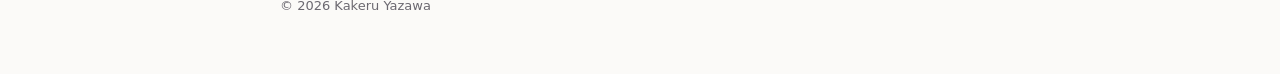
==== commit 79a1c615: "Home: Wiley companion chapter is out (2026), link to its DOI Co-Authored-By: Claude Opus 5.5 <norepl" ====
--- a/index.html
+++ b/index.html
@@ -11,16 +11,24 @@
   gtag('js', new Date());
   gtag('config', 'G-76KZ6L3GGK');
 </script>
-<title>Kakeru Yazawa | 矢澤 翔</title>
-<meta name="description" content="Kakeru Yazawa（矢澤 翔）— Assistant Professor, University of Tsukuba. 筑波大学 人文社会系 助教。第二言語の音声習得を研究しています。">
+<title>Kakeru Yazawa（矢澤 翔）</title>
+<meta name="description" content="Personal website of Kakeru Yazawa. 矢澤 翔の個人サイトです。">
 <link rel="canonical" href="https://kakeru-yazawa.github.io/">
 <meta property="og:type" content="website">
-<meta property="og:site_name" content="Kakeru Yazawa">
-<meta property="og:title" content="Kakeru Yazawa | 矢澤 翔">
-<meta property="og:description" content="Kakeru Yazawa（矢澤 翔）— Assistant Professor, University of Tsukuba. 筑波大学 人文社会系 助教。第二言語の音声習得を研究しています。">
+<meta property="og:site_name" content="Kakeru Yazawa（矢澤 翔）">
+<meta property="og:title" content="Kakeru Yazawa（矢澤 翔）">
+<meta property="og:description" content="Personal website of Kakeru Yazawa. 矢澤 翔の個人サイトです。">
 <meta property="og:url" content="https://kakeru-yazawa.github.io/">
 <meta property="og:locale" content="ja_JP">
 <meta name="twitter:card" content="summary">
+<script type="application/ld+json">
+{
+  "@context": "https://schema.org",
+  "@type": "WebSite",
+  "name": "Kakeru Yazawa（矢澤 翔）",
+  "url": "https://kakeru-yazawa.github.io/"
+}
+</script>
 <script type="application/ld+json">
 {
   "@context": "https://schema.org",
@@ -140,7 +148,7 @@
         <span>In press</span>
       </li>
       <li>
-        <a class="book" href="publications.html">
+        <a class="book" href="https://doi.org/10.1002/9781394166091.wbctp0152" target="_blank" rel="noopener">
           <span class="book-page" aria-hidden="true">
             <span class="bp-title">Second language phonology</span>
             <span class="bp-authors">Laura Colantoni<br>Paola Escudero<br>Jeffrey Steele<br>Kakeru Yazawa</span>
@@ -150,7 +158,7 @@
             <span class="book-back"></span>
           </span>
         </a>
-        <span>In press</span>
+        <span>2026</span>
       </li>
       <li>
         <a class="book" href="https://doi.org/10.1017/9781009105767.009" target="_blank" rel="noopener">
@@ -203,5 +211,6 @@
     el.textContent = address;
   });
 </script>
+<script src="js/book-shelf.js"></script>
 </body>
 </html>
--- a/style.css
+++ b/style.css
@@ -291,6 +291,15 @@
   .book:focus-visible .book-cover {
     transform: rotateY(-100deg);
   }
+}
+
+/* Touch screens: opened by a first tap (js/book-shelf.js) */
+.book.open .book-cover {
+  transform: rotateY(-100deg);
+}
+
+.book-shelf li:has(.book.open) {
+  z-index: 2;
 }
 
 @media (prefers-reduced-motion: reduce) {
@@ -911,8 +920,9 @@
 
 @media (max-width: 480px) {
   .book-shelf {
-    grid-template-columns: repeat(4, 1fr);
-    gap: 12px;
+    grid-template-columns: repeat(2, minmax(0, 150px));
+    justify-content: start;
+    gap: 24px 28px;
   }
 
   .hero {
